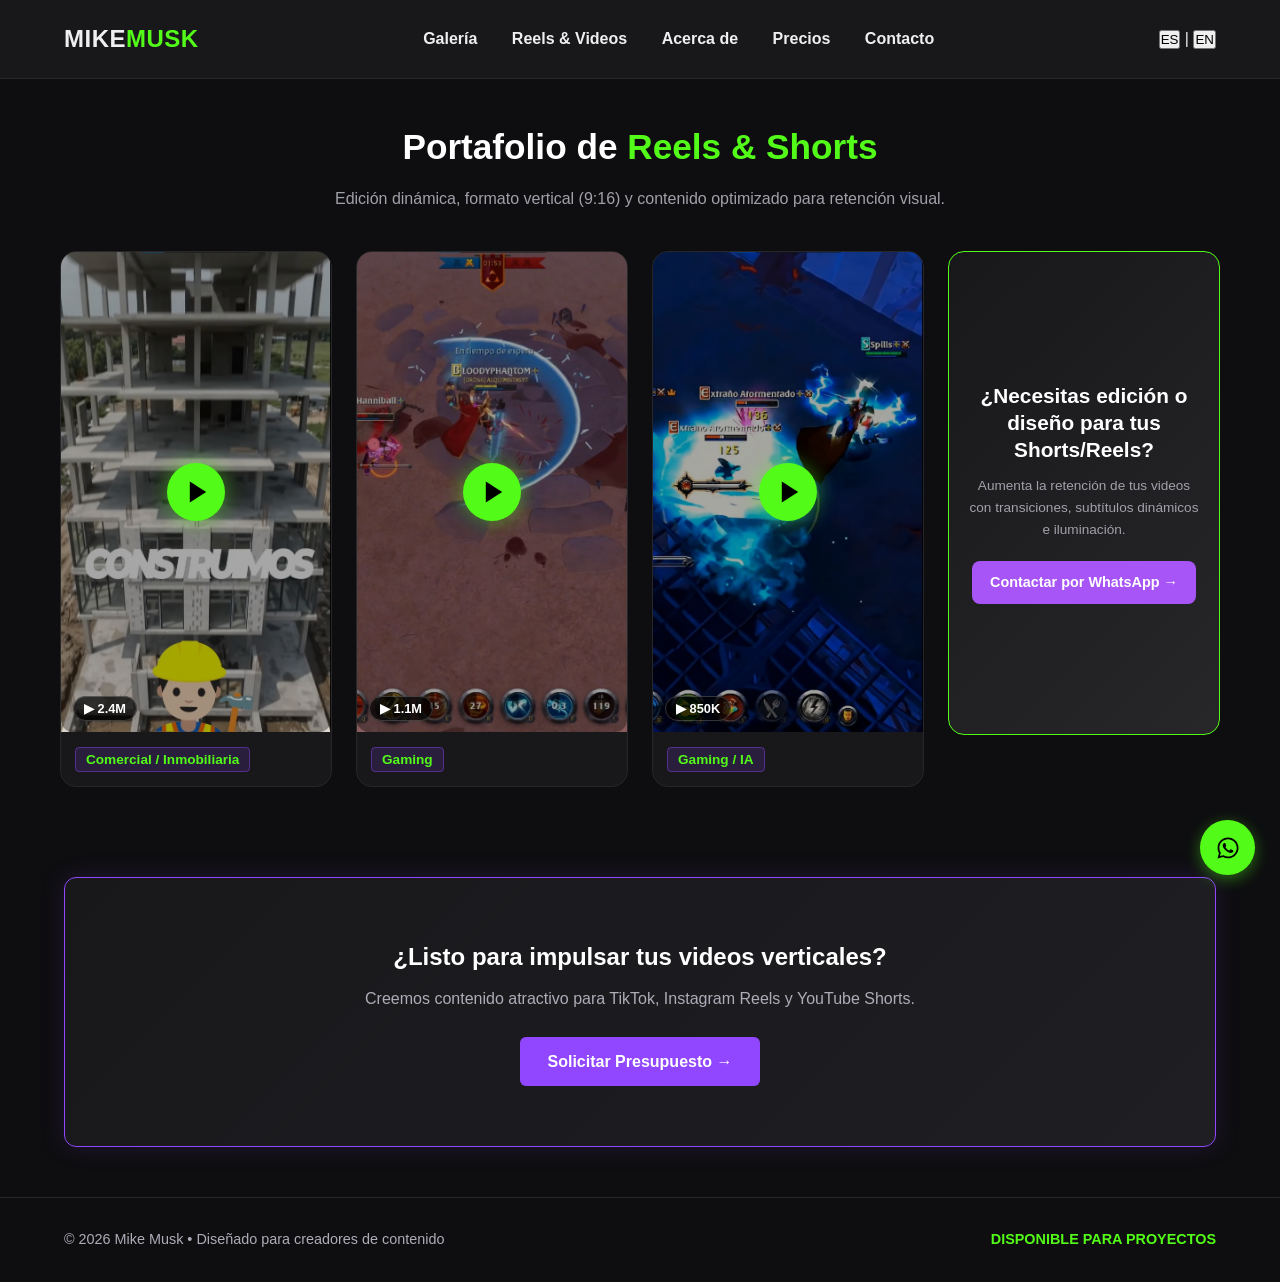
==== reels.html @ b6aacc7f "Add files via upload" ====
<!DOCTYPE html>
<html lang="es">
<head>
  <meta charset="UTF-8">
  <meta name="viewport" content="width=device-width, initial-scale=1.0">
  <title>Reels & Shorts - Mike Musk Portafolio</title>
  <link rel="stylesheet" href="style.css">
</head>
<body>

  <!-- Encabezado / Navegación -->
  <header class="header">
    <div class="logo">
      <a href="index.html">MIKE<span>MUSK</span></a>
    </div>
    <nav class="nav">
      <a href="index.html#galeria" data-i18n="nav-gallery">Galería</a>
      <a href="reels.html" class="active" data-i18n="nav-reels">Reels & Videos</a>
      <a href="index.html#sobre-mi" data-i18n="nav-about">Acerca de</a>
      <a href="index.html#precios" data-i18n="nav-pricing">Precios</a>
      <a href="index.html#contacto" data-i18n="nav-contact">Contacto</a>
    </nav>
    <div class="lang-switch">
      <button id="btn-es" class="lang-btn active">ES</button> | 
      <button id="btn-en" class="lang-btn">EN</button>
    </div>
  </header>

  <main>
    <!-- Sección Portafolio de Reels -->
    <section class="reels-section">
      <h1 style="color:#ffffff; text-align:center; margin-bottom:10px; font-size:2.2rem;">
        Portafolio de <span style="color:#53fc18;">Reels & Shorts</span>
      </h1>
      <p style="color:#a1a1aa; text-align:center; margin-bottom:40px;">
        Edición dinámica, formato vertical (9:16) y contenido optimizado para retención visual.
      </p>

      <!-- Grid de Videos Verticales -->
      <div class="reels-grid">

        <!-- Video 1 -->
        <div class="reel-card">
          <div class="video-container" onclick="togglePlay(this)">
            <video loop playsinline poster="images/poster-reel1.jpg">
              <source src="videos/reel1.mp4" type="video/mp4">
              Tu navegador no soporta el formato de video.
            </video>
            <div class="play-overlay">
              <div class="play-btn-circle">
                <svg viewBox="0 0 24 24" width="28" height="28" fill="#000">
                  <polygon points="5,3 19,12 5,21"></polygon>
                </svg>
              </div>
            </div>
            <div class="video-overlay">
              <span class="play-badge">▶ 2.4M</span>
            </div>
          </div>
          <div class="card-info">
            <span class="tag">Comercial / Inmobiliaria</span>
          </div>
        </div>

        <!-- Video 2 -->
        <div class="reel-card">
          <div class="video-container" onclick="togglePlay(this)">
            <video loop playsinline poster="images/poster-reel2.jpg">
              <source src="videos/reel2.mp4" type="video/mp4">
              Tu navegador no soporta el formato de video.
            </video>
            <div class="play-overlay">
              <div class="play-btn-circle">
                <svg viewBox="0 0 24 24" width="28" height="28" fill="#000">
                  <polygon points="5,3 19,12 5,21"></polygon>
                </svg>
              </div>
            </div>
            <div class="video-overlay">
              <span class="play-badge">▶ 1.1M</span>
            </div>
          </div>
          <div class="card-info">
            <span class="tag">Gaming</span>
          </div>
        </div>

        <!-- Video 3 -->
        <div class="reel-card">
          <div class="video-container" onclick="togglePlay(this)">
            <video loop playsinline poster="images/poster-reel3.jpg">
              <source src="videos/reel3.mp4" type="video/mp4">
              Tu navegador no soporta el formato de video.
            </video>
            <div class="play-overlay">
              <div class="play-btn-circle">
                <svg viewBox="0 0 24 24" width="28" height="28" fill="#000">
                  <polygon points="5,3 19,12 5,21"></polygon>
                </svg>
              </div>
            </div>
            <div class="video-overlay">
              <span class="play-badge">▶ 850K</span>
            </div>
          </div>
          <div class="card-info">
            <span class="tag">Gaming / IA</span>
          </div>
        </div>

        <!-- Tarjeta CTA (Promocional Morada) -->
        <div class="card-cta">
          <h3>¿Necesitas edición o diseño para tus Shorts/Reels?</h3>
          <p>Aumenta la retención de tus videos con transiciones, subtítulos dinámicos e iluminación.</p>
          <a href="https://wa.me/573202208789?text=Hola%20Mike,%20quiero%20informaci%C3%B3n%20sobre%20edici%C3%B3n%20de%20Reels" target="_blank" rel="noopener noreferrer" class="btn-cta-purple">
            Contactar por WhatsApp →
          </a>
        </div>

      </div>
    </section>

    <!-- Banner CTA Final -->
    <section class="cta-banner">
      <h2>¿Listo para impulsar tus videos verticales?</h2>
      <p>Creemos contenido atractivo para TikTok, Instagram Reels y YouTube Shorts.</p>
      <a href="https://wa.me/573202208789?text=Hola%20Mike,%20he%20visto%20tu%20secci%C3%B3n%20de%20Reels%20y%20quiero%20trabajar%20contigo" target="_blank" rel="noopener noreferrer" class="btn-secondary">
        Solicitar Presupuesto →
      </a>
    </section>
  </main>

  <!-- Pie de página -->
  <footer class="footer">
    <p>© 2026 Mike Musk • Diseñado para creadores de contenido</p>
    <a href="https://wa.me/573202208789?text=Hola%20Mike,%20estoy%20interesado%20en%20iniciar%20un%20proyecto" target="_blank" rel="noopener noreferrer">
      DISPONIBLE PARA PROYECTOS
    </a>
  </footer>

  <!-- Botón Flotante WhatsApp -->
  <a href="https://wa.me/573202208789?text=Hola%20Mike,%20he%20visto%20tu%20portafolio%20de%20Reels" target="_blank" rel="noopener noreferrer" class="whatsapp-float" aria-label="Contactar por WhatsApp">
    <svg xmlns="http://www.w3.org/2000/svg" viewBox="0 0 448 512" fill="#000000" width="24" height="24">
      <path d="M380.9 97.1C339 55.1 283.2 32 223.9 32c-122.4 0-222 99.6-222 222 0 39.1 10.2 77.3 29.6 111L0 480l117.7-30.9c32.4 17.7 68.9 27 106.1 27h.1c122.3 0 224.1-99.6 224.1-222 0-59.3-25.2-115-67.1-157zm-157 341.6c-33.2 0-65.7-8.9-94-25.7l-6.7-4-69.8 18.3 18.6-68.1-4.4-7c-18.5-29.4-28.2-63.3-28.2-98.2 0-101.7 82.8-184.5 184.6-184.5 49.3 0 95.6 19.2 130.4 54.1 34.8 34.9 56.2 81.2 56.1 130.5 0 101.8-84.9 184.6-186.6 184.6zm101.2-138.2c-5.5-2.8-32.8-16.2-37.9-18-5.1-1.9-8.8-2.8-12.5 2.8-3.7 5.6-14.3 18-17.6 21.8-3.2 3.7-6.5 4.2-12 1.4-32.6-16.3-54-29.1-75.5-66-5.7-9.8 5.7-9.1 16.3-30.3 1.8-3.7.9-6.9-.5-9.7-1.4-2.8-12.5-30.1-17.1-41.2-4.5-10.8-9.1-9.3-12.5-9.5-3.2-.2-6.9-.2-10.6-.2-3.7 0-9.7 1.4-14.8 6.9-5.1 5.6-19.4 19-19.4 46.3 0 27.3 19.9 53.7 22.6 57.4 2.8 3.7 39.1 59.7 94.8 83.8 35.2 15.2 49 16.5 66.6 13.9 10.7-1.6 32.8-13.4 37.4-26.4 4.6-13 4.6-24.1 3.2-26.4-1.3-2.5-5-3.9-10.5-6.6z"/>
    </svg>
  </a>

  <script src="script.js"></script>

  <!-- Lógica de reproducción con sonido -->
  <script>
    function togglePlay(container) {
      const video = container.querySelector('video');
      const allVideos = document.querySelectorAll('.video-container video');

      // Pausa cualquier otro video en reproducción
      allVideos.forEach(v => {
        if (v !== video) {
          v.pause();
          v.parentElement.classList.remove('playing');
        }
      });

      // Reproduce o pausa el video seleccionado activando el sonido
      if (video.paused) {
        video.muted = false;
        video.play();
        container.classList.add('playing');
      } else {
        video.pause();
        container.classList.remove('playing');
      }
    }
  </script>
</body>
</html>
---- style.css ----
/* Estilos globales */
* {
  box-sizing: border-box;
  margin: 0;
  padding: 0;
  font-family: 'Segoe UI', Inter, Roboto, sans-serif;
}

body {
  background-color: #0e0e10; /* Fondo estilo Twitch/Kick */
  color: #efeff1;
  line-height: 1.6;
}

a {
  color: inherit;
  text-decoration: none;
}

/* Header */
.header {
  display: flex;
  justify-content: space-between;
  align-items: center;
  padding: 20px 5%;
  background: #18181b;
  border-bottom: 1px solid #26262c;
}

.logo a {
  font-size: 1.5rem;
  font-weight: 800;
  letter-spacing: 0.5px;
}

.logo span {
  color: #53fc18; /* Verde Kick */
}

.nav a {
  margin: 0 15px;
  font-weight: 600;
  transition: color 0.3s;
}

.nav a:hover {
  color: #9146ff; /* Violeta Twitch */
}

.lang-switch a.active {
  color: #53fc18;
  font-weight: bold;
}

/* Hero Section */
.hero {
  text-align: center;
  padding: 80px 20px;
  max-width: 850px;
  margin: 0 auto;
}

.hero h1 {
  font-size: 2.8rem;
  font-weight: 900;
  margin-bottom: 20px;
  line-height: 1.2;
}

.hero h1 span {
  color: #53fc18; /* Verde Kick */
  text-shadow: 0 0 15px rgba(83, 252, 24, 0.3);
}

.hero p {
  color: #adadb8;
  font-size: 1.2rem;
  margin-bottom: 30px;
}

.btn-primary {
  display: inline-block;
  padding: 14px 32px;
  background-color: #53fc18; /* Verde Kick */
  color: #000000; /* Texto negro para alto contraste estilo Kick */
  border-radius: 6px;
  font-weight: 800;
  text-transform: uppercase;
  letter-spacing: 0.5px;
  transition: all 0.3s ease;
}

.btn-primary:hover {
  background-color: #44d610;
  box-shadow: 0 0 20px rgba(83, 252, 24, 0.4);
  transform: translateY(-2px);
}

/* Sección Portafolio (Grid) */
.portfolio {
  padding: 60px 5%;
  background-color: #121215;
}

.portfolio h2 {
  font-size: 2rem;
  margin-bottom: 5px;
  color: #ffffff;
}

.portfolio p {
  color: #adadb8;
  margin-bottom: 40px;
}

.grid {
  display: grid;
  grid-template-columns: repeat(auto-fit, minmax(300px, 1fr));
  gap: 25px;
}

.card {
  background: #18181b;
  border-radius: 10px;
  overflow: hidden;
  border: 1px solid #26262c;
  transition: transform 0.3s, border-color 0.3s, box-shadow 0.3s;
}

.card:hover {
  transform: translateY(-5px);
  border-color: #9146ff; /* Violeta Twitch */
  box-shadow: 0 5px 20px rgba(145, 70, 255, 0.25);
}

.card img {
  width: 100%;
  height: auto;
  display: block;
}

.card-info {
  padding: 18px;
}

.card-info h3 {
  font-size: 1.1rem;
  margin-bottom: 10px;
}

.tag {
  font-size: 0.85rem;
  font-weight: 700;
  color: #53fc18; /* Verde Kick */
  background: rgba(145, 70, 255, 0.15); /* Fondo Violeta suave */
  border: 1px solid rgba(145, 70, 255, 0.4);
  padding: 4px 10px;
  border-radius: 4px;
}

/* Banner CTA */
.cta-banner {
  text-align: center;
  padding: 60px 20px;
  background: linear-gradient(135deg, #18181b 0%, #1f1f23 100%);
  border: 1px solid #9146ff;
  margin: 50px 5%;
  border-radius: 12px;
  box-shadow: 0 0 25px rgba(145, 70, 255, 0.15);
}

.cta-banner h2 {
  margin-bottom: 10px;
  color: #ffffff;
}

.cta-banner p {
  color: #adadb8;
  margin-bottom: 25px;
}

.btn-secondary {
  display: inline-block;
  padding: 12px 28px;
  background-color: #9146ff; /* Violeta Twitch */
  color: #ffffff;
  border-radius: 6px;
  font-weight: bold;
  transition: all 0.3s ease;
}

.btn-secondary:hover {
  background-color: #772ce8;
  box-shadow: 0 0 15px rgba(145, 70, 255, 0.5);
}

/* Footer */
.footer {
  display: flex;
  justify-content: space-between;
  align-items: center;
  padding: 30px 5%;
  border-top: 1px solid #26262c;
  color: #adadb8;
  font-size: 0.9rem;
}

.footer a {
  color: #53fc18;
  font-weight: 700;
}

.footer a:hover {
  text-decoration: underline;
}

/* Adaptabilidad Móvil */
@media (max-width: 768px) {
  .header, .footer {
    flex-direction: column;
    gap: 15px;
    text-align: center;
  }
}
/* Desplazamiento suave al hacer clic en el menú */
html {
  scroll-behavior: smooth;
}

/* Sección de Precios */
.pricing-section {
  padding: 80px 5%;
  text-align: center;
  background-color: #0e0e10;
}

.pricing-section h2 {
  font-size: 2.2rem;
  margin-bottom: 10px;
}

.pricing-section h2 span {
  color: #53fc18;
}

.pricing-section p {
  color: #adadb8;
  margin-bottom: 40px;
}

.pricing-grid {
  display: grid;
  grid-template-columns: repeat(auto-fit, minmax(280px, 1fr));
  gap: 30px;
  max-width: 1100px;
  margin: 0 auto;
}

.price-card {
  background: #18181b;
  border: 1px solid #26262c;
  border-radius: 12px;
  padding: 35px 25px;
  position: relative;
  display: flex;
  flex-direction: column;
  justify-content: space-between;
  transition: transform 0.3s ease;
}

.price-card:hover {
  transform: translateY(-5px);
}

.price-card.popular {
  border-color: #53fc18;
  box-shadow: 0 0 20px rgba(83, 252, 24, 0.15);
}

.price-card .badge {
  position: absolute;
  top: -12px;
  left: 50%;
  transform: translateX(-50%);
  background: #53fc18;
  color: #000;
  font-weight: 800;
  font-size: 0.75rem;
  padding: 4px 12px;
  border-radius: 20px;
  text-transform: uppercase;
}

.price-card h3 {
  font-size: 1.4rem;
  margin-bottom: 15px;
}

.price-card .price {
  font-size: 2.5rem;
  font-weight: 900;
  color: #ffffff;
  margin-bottom: 20px;
}

.price-card .price span {
  font-size: 0.9rem;
  color: #adadb8;
  font-weight: normal;
}

.price-card ul {
  list-style: none;
  text-align: left;
  margin-bottom: 30px;
}

.price-card li {
  color: #efeff1;
  padding: 8px 0;
  border-bottom: 1px solid #26262c;
  font-size: 0.95rem;
}

.btn-price {
  display: block;
  padding: 12px;
  background: #26262c;
  color: #ffffff;
  border-radius: 6px;
  font-weight: 700;
  text-decoration: none;
  transition: background 0.3s;
}

.btn-price:hover {
  background: #9146ff;
}

/* Sección Acerca de Mí */
.about-section {
  padding: 80px 5%;
  text-align: center;
  max-width: 800px;
  margin: 0 auto;
}

.about-section h2 {
  font-size: 2.2rem;
  margin-bottom: 15px;
}

.about-section h2 span {
  color: #9146ff;
}

.about-section p {
  color: #adadb8;
  font-size: 1.1rem;
  line-height: 1.8;
}
/* Botón Flotante de WhatsApp */
.whatsapp-float {
  position: fixed;
  bottom: 25px;
  right: 25px;
  background-color: #53fc18; /* Verde Kick */
  width: 55px;
  height: 55px;
  border-radius: 50%;
  display: flex;
  align-items: center;
  justify-content: center;
  box-shadow: 0 4px 15px rgba(83, 252, 24, 0.4);
  z-index: 1000;
  transition: transform 0.3s ease, box-shadow 0.3s ease;
}

.whatsapp-float:hover {
  transform: scale(1.1);
  box-shadow: 0 6px 20px rgba(83, 252, 24, 0.6);
}

/* Botones de Filtro */
.filter-buttons {
  display: flex;
  justify-content: center;
  gap: 12px;
  margin-bottom: 30px;
}

.filter-btn {
  background: #18181b;
  color: #adadb8;
  border: 1px solid #26262c;
  padding: 8px 18px;
  border-radius: 20px;
  cursor: pointer;
  font-weight: 600;
  transition: all 0.3s ease;
}

.filter-btn:hover, .filter-btn.active {
  background: #9146ff; /* Violeta Twitch */
  color: #ffffff;
  border-color: #9146ff;
}

/* Adaptación del Grid para formatos mixtos */
.grid {
  display: grid;
  grid-template-columns: repeat(auto-fill, minmax(280px, 1fr));
  gap: 20px;
  align-items: start;
}

/* Tarjeta Vertical para Reels (Aspect Ratio 9:16) */
.card-reel .media-wrapper {
  position: relative;
  aspect-ratio: 9 / 16;
  width: 100%;
  overflow: hidden;
  border-radius: 8px;
}

.card-reel img, .card-reel video {
  width: 100%;
  height: 100%;
  object-fit: cover;
}

/* Indicador de Play y Visualizaciones */
.play-overlay {
  position: absolute;
  bottom: 12px;
  left: 12px;
  display: flex;
  align-items: center;
  gap: 6px;
  background: rgba(0, 0, 0, 0.7);
  padding: 4px 10px;
  border-radius: 12px;
  color: #ffffff;
  font-size: 0.85rem;
  font-weight: bold;
}

.play-icon {
  color: #53fc18; /* Verde Kick */
  font-size: 0.75rem;
}

/* Grid dinámico para videos de Reels (9:16) */
.reels-grid {
  display: grid;
  grid-template-columns: repeat(auto-fill, minmax(240px, 1fr));
  gap: 25px;
  margin-top: 30px;
}

.reel-card {
  background: #18181b;
  border-radius: 12px;
  overflow: hidden;
  border: 1px solid #27272a;
  transition: transform 0.3s ease, border-color 0.3s ease;
}

.reel-card:hover {
  transform: translateY(-5px);
  border-color: #53fc18; /* Verde Neón */
}

.video-container {
  position: relative;
  width: 100%;
  aspect-ratio: 9 / 16; /* Formato vertical estándar */
  background-color: #000;
}

.video-container video {
  width: 100%;
  height: 100%;
  object-fit: cover;
  display: block;
  cursor: pointer;
}

/* Badge decorativo con las visitas */
.video-overlay {
  position: absolute;
  bottom: 12px;
  left: 12px;
  pointer-events: none;
}

.play-badge {
  background: rgba(0, 0, 0, 0.75);
  backdrop-filter: blur(4px);
  color: #ffffff;
  font-size: 0.8rem;
  font-weight: bold;
  padding: 5px 10px;
  border-radius: 20px;
  border: 1px solid rgba(255, 255, 255, 0.2);
}

/* Sección Video Destacado Horizontal (16:9) */
.featured-video-section {
  max-width: 1100px;
  margin: 40px auto 60px auto;
  padding: 0 20px;
  text-align: center;
}

.video-headline {
  margin-bottom: 20px;
}

.badge-featured {
  background: rgba(83, 252, 24, 0.15);
  color: #53fc18;
  border: 1px solid #53fc18;
  padding: 4px 12px;
  font-size: 0.8rem;
  font-weight: bold;
  letter-spacing: 1px;
  border-radius: 4px;
  text-transform: uppercase;
}

.video-headline h2 {
  font-size: 2rem;
  margin-top: 10px;
  color: #ffffff;
}

.video-headline h2 span {
  color: #53fc18;
}

/* Contenedor del Video con relación de aspecto 16:9 y bordes neón */
.featured-video-wrapper {
  position: relative;
  width: 100%;
  aspect-ratio: 16 / 9; /* Garantiza el formato 1920x1080 */
  border-radius: 16px;
  overflow: hidden;
  background-color: #000;
  box-shadow: 0 10px 30px rgba(0, 0, 0, 0.5), 0 0 20px rgba(83, 252, 24, 0.2);
  border: 1px solid rgba(83, 252, 24, 0.4);
  transition: transform 0.3s ease, box-shadow 0.3s ease;
}

.featured-video-wrapper:hover {
  transform: translateY(-4px);
  box-shadow: 0 15px 40px rgba(0, 0, 0, 0.7), 0 0 30px rgba(83, 252, 24, 0.35);
}

.featured-video-wrapper video {
  width: 100%;
  height: 100%;
  object-fit: cover;
  display: block;
}

/* Subsección Overlays */
.overlays-container {
  margin-top: 50px;
  padding-top: 30px;
  border-top: 1px solid rgba(255, 255, 255, 0.1);
}

.subsection-title {
  font-size: 1.5rem;
  color: #ffffff;
  margin-bottom: 25px;
  text-align: left;
}

.subsection-title span {
  color: #53fc18;
  font-size: 1rem;
}

/* Grid horizontal para overlays de 1920x1080 */
.grid-overlays {
  display: grid;
  grid-template-columns: repeat(auto-fit, minmax(300px, 1fr));
  gap: 20px;
}

.card-overlay {
  background: #18181b;
  border-radius: 12px;
  overflow: hidden;
  border: 1px solid #27272a;
  transition: transform 0.3s ease, border-color 0.3s ease;
  aspect-ratio: 16 / 9; /* Garantiza el formato exacto 1920x1080 */
  position: relative;
}

.card-overlay:hover {
  transform: translateY(-5px);
  border-color: #53fc18;
}

.card-overlay img {
  width: 100%;
  height: 100%;
  object-fit: cover;
  display: block;
}

/* Botón Play Overlay para Reels */
.play-overlay {
  position: absolute;
  top: 0;
  left: 0;
  width: 100%;
  height: 100%;
  display: flex;
  align-items: center;
  justify-content: center;
  background: rgba(0, 0, 0, 0.3);
  transition: background 0.3s ease, opacity 0.3s ease;
  cursor: pointer;
  z-index: 2;
}

.play-btn-circle {
  width: 60px;
  height: 60px;
  background-color: #53fc18; /* Verde Neón */
  border-radius: 50%;
  display: flex;
  align-items: center;
  justify-content: center;
  box-shadow: 0 0 20px rgba(83, 252, 24, 0.6);
  transition: transform 0.2s ease, background-color 0.2s ease;
  padding-left: 4px; /* Centra visualmente el icono de triángulo */
}

.play-overlay:hover .play-btn-circle {
  transform: scale(1.15);
  background-color: #ffffff;
}

/* Ocultar el botón de play cuando el video se está reproduciendo */
.video-container.playing .play-overlay {
  opacity: 0;
  pointer-events: none;
}

/* Layout para la Galería de Reels */
.reels-section {
  max-width: 1200px;
  margin: 0 auto;
  padding: 40px 20px;
}

/* Grid adaptativo: acomoda 3-4 columnas según la pantalla */
.reels-grid {
  display: grid;
  grid-template-columns: repeat(auto-fill, minmax(260px, 1fr));
  gap: 24px;
  width: 100%;
}

/* Tarjeta individual de Reel */
.reel-card {
  background: #18181b;
  border-radius: 16px;
  overflow: hidden;
  border: 1px solid #27272a;
  display: flex;
  flex-direction: column;
}

/* Proporción vertical 9:16 fija */
.video-container {
  position: relative;
  width: 100%;
  aspect-ratio: 9 / 16;
  background-color: #000;
  cursor: pointer;
  overflow: hidden;
}

.video-container video {
  width: 100%;
  height: 100%;
  object-fit: cover;
  display: block;
}

/* Botón Overlay de Play */
.play-overlay {
  position: absolute;
  top: 0;
  left: 0;
  width: 100%;
  height: 100%;
  display: flex;
  align-items: center;
  justify-content: center;
  background: rgba(0, 0, 0, 0.35);
  transition: opacity 0.3s ease, background 0.3s ease;
  z-index: 2;
}

.play-btn-circle {
  width: 58px;
  height: 58px;
  background-color: #53fc18;
  border-radius: 50%;
  display: flex;
  align-items: center;
  justify-content: center;
  box-shadow: 0 0 20px rgba(83, 252, 24, 0.5);
  transition: transform 0.2s ease, background-color 0.2s ease;
  padding-left: 4px;
}

.play-overlay:hover .play-btn-circle {
  transform: scale(1.1);
  background-color: #ffffff;
}

/* Ocultar botón al reproducir */
.video-container.playing .play-overlay {
  opacity: 0;
  pointer-events: none;
}

/* Badge de visitas/vistas */
.video-overlay {
  position: absolute;
  bottom: 12px;
  left: 12px;
  z-index: 3;
  pointer-events: none;
}

.play-badge {
  background: rgba(0, 0, 0, 0.7);
  color: #fff;
  padding: 4px 10px;
  border-radius: 20px;
  font-size: 0.8rem;
  font-weight: 600;
  backdrop-filter: blur(4px);
}

.card-info {
  padding: 14px;
}

/* Tarjeta CTA / Promocional lateral o final */
.card-cta {
  background: linear-gradient(135deg, #18181b 0%, #27272a 100%);
  border: 1px solid #53fc18;
  border-radius: 16px;
  padding: 24px 20px;
  display: flex;
  flex-direction: column;
  justify-content: center;
  align-items: center;
  text-align: center;
  aspect-ratio: 9 / 16;
}

.card-cta h3 {
  color: #fff;
  font-size: 1.3rem;
  margin-bottom: 12px;
  line-height: 1.3;
}

.card-cta p {
  color: #a1a1aa;
  font-size: 0.85rem;
  margin-bottom: 20px;
}

.btn-cta-purple {
  background: #a855f7;
  color: #fff;
  padding: 10px 18px;
  border-radius: 8px;
  text-decoration: none;
  font-weight: 600;
  font-size: 0.9rem;
  transition: background 0.2s ease;
}

.btn-cta-purple:hover {
  background: #9333ea;
}
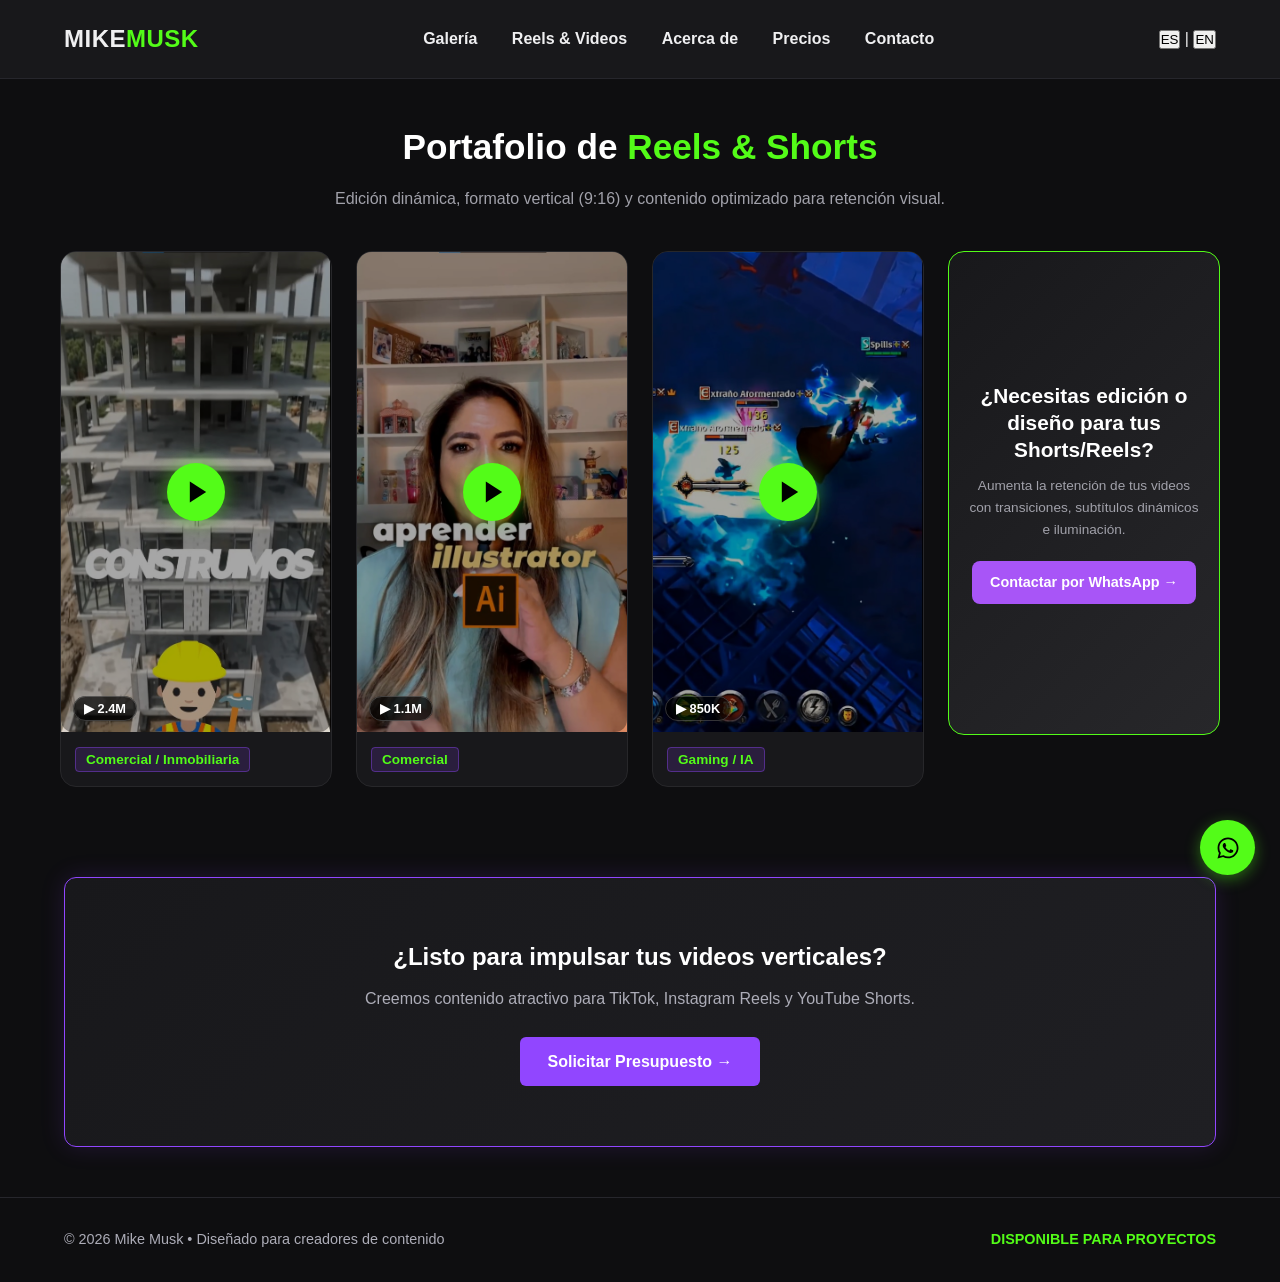
==== commit 8b7053c7: "reels.html" ====
--- a/reels.html
+++ b/reels.html
@@ -81,7 +81,7 @@
             </div>
           </div>
           <div class="card-info">
-            <span class="tag">Gaming</span>
+            <span class="tag">Comercial</span>
           </div>
         </div>
 
@@ -173,4 +173,4 @@
     }
   </script>
 </body>
-</html>+</html>
